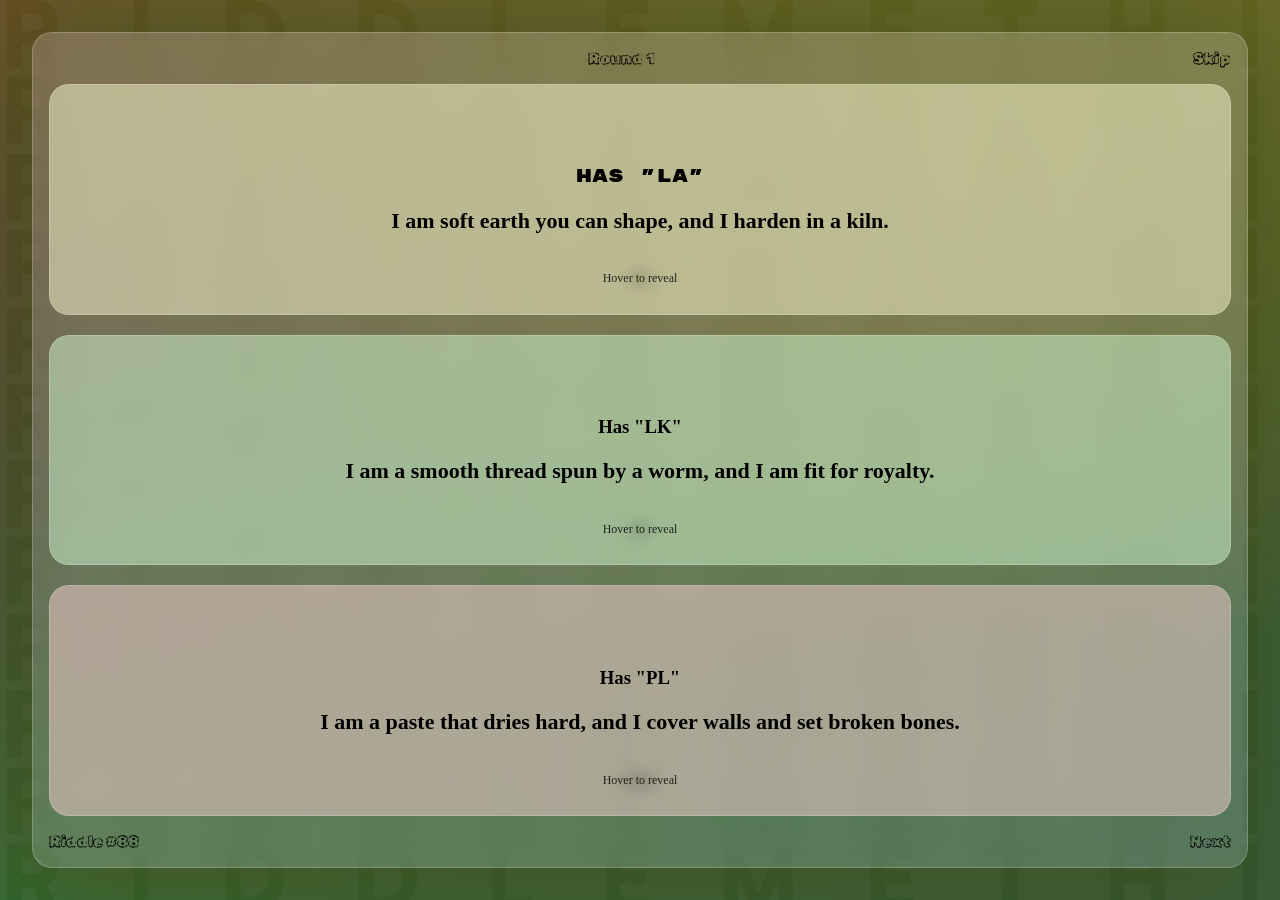
==== index.html @ 9db6c21c "feat(audio): add background music and update font styling" ====
<html lang="en">
    <head>
        <title>Riddle Me This</title>
        <meta charset="UTF-8" />
        <meta name="viewport" content="width=device-width, initial-scale=1.0" />
        <link
            rel="stylesheet"
            href="https://cdnjs.cloudflare.com/ajax/libs/animate.css/4.1.1/animate.min.css"
        />
        <link rel="stylesheet" href="./index.css" />
        <meta name="description" content="A riddle game" />

        <!-- Open Graph -->
        <meta property="og:type" content="website" />
        <meta
            property="og:url"
            content="https://mik1337.github.io/riddle-me-this/"
        />
        <meta property="og:site_name" content="Riddle Me This" />
        <meta property="og:title" content="Riddle Me This" />
        <meta property="og:description" content="A riddle game" />
        <meta
            property="og:image"
            content="https://mik1337.github.io/riddle-me-this/og_square.png"
        />
        <meta property="og:image:type" content="image/png" />
        <meta property="og:image:width" content="1200" />
        <meta property="og:image:height" content="1200" />
        <meta property="og:image:alt" content="Riddle Me This cover art" />

        <!-- Twitter / X (square image) -->
        <meta name="twitter:card" content="summary" />
        <meta name="twitter:title" content="Riddle Me This" />
        <meta name="twitter:description" content="A riddle game" />
        <meta
            name="twitter:image"
            content="https://mik1337.github.io/riddle-me-this/og_square.png"
        />
        <meta name="twitter:image:alt" content="Riddle Me This cover art" />
    </head>

    <!-- style="linear-gradient(0deg, #44501B 0%, #44501B 100%), hsl(60deg 71.5557% 99.2037%);"  -->

    <body id="body" class="body bg-gradient">
        <audio id="music" autoplay>
             <source src="./assets/tatamusic-game-game-music-599001.mp3" type="audio/mpeg">
             <!--<source src="./assets/arpmedia-retro-arcade-game-music-577821.mp3" type="audio/mpeg">-->
        </audio>
        <section id="canvas" class="canvas">
            <ul class="info-row font-display">
                <li></li>
                <li id="rounds" class="animate__animated animate__flash">
                    #12
                </li>
                <li id="skip">Skip</li>
            </ul>

            <ul class="que-cards">
                <li
                    id="easy"
                    class="que-card transition ease-in-out animate__animated animate__fadeIn h-full w-full"
                >
                    <h3 id="hint" class="rubik-mono-one-regular">Hint</h3>
                    <h2 id="riddle" class="text-xl tracking-wider">
                        Riddle
                    </h2>
                    <div class="answer-cover">
                        <p id="answer"></p>
                        <p class="cover">Hover to reveal</p>
                    </div>
                </li>
                <li
                    id="normal"
                    class="que-card animate__animated animate__fadeIn relative flex flex-col items-center justify-center h-full w-full"
                >
                    <h3
                        id="hint"
                        class=""
                    >
                        Hint
                    </h3>
                    <h2
                        id="riddle"
                        class=""
                    >
                        Riddle
                    </h2>
                    <div class="answer-cover">
                        <p id="answer"></p>
                        <p class="cover">Hover to reveal</p>
                    </div>
                </li>
                <li
                    id="hard"
                    class="que-card animate__animated animate__fadeIn flex flex-col items-center justify-center h-full w-full"
                >
                    <h3
                        id="hint"
                        class=""
                    >
                        Hint"
                    </h3>
                    <h2
                        id="riddle"
                        class=""
                    >
                        Riddle
                    </h2>
                    <div class="answer-cover">
                        <p id="answer"></p>
                        <p class="cover">Hover to reveal</p>
                    </div>
                </li>
            </ul>

            <ul class="info-row font-display">
                <li id="number" class="animate__animated animate__flash">
                    #12
                </li>
                <li id="skip">Next</li>
            </ul>
        </section>

        <script type="module" src="./index.js"></script>
    </body>
</html>
---- index.css ----
@import url('https://fonts.googleapis.com/css2?family=Rubik+80s+Fade&family=Rubik+Burned&family=Rubik+Mono+One&family=Rubik:ital,wght@0,300..900;1,300..900&display=swap');

* {
	box-sizing: border-box;
	padding: 0;
	margin: 0;
}

/* some util classes */
.flex {
	display: flex;
}

.flex-row {
	flex-direction: row;
}

.flex-column {
	flex-direction: column;
}

.hidden {
	display: none;
}

.w-full {
	width: 100%;
}

.h-full {
	height: 100%;
}

.font-display, .rubik-burned-regular {
  font-family: "Rubik Burned", system-ui;
  font-weight: 400;
  font-style: normal;
}

.rubik-800 {
  font-family: "Rubik", sans-serif;
  font-optical-sizing: auto;
  font-weight: 800;
  font-style: normal;
}

.font-body, .rubik-mono-one-regular {
  font-family: "Rubik Mono One", monospace;
  font-weight: 400;
  font-style: normal;
}

.font-body {
	letter-spacing: 1px;
}

.rubik-80s-fade-regular {
  font-family: "Rubik 80s Fade", system-ui;
  font-weight: 400;
  font-style: normal;
}


/* Custom classes */
.body {
	display: flex;
	flex-direction: column;
	align-items: center;
	padding: 2rem;
	max-width: 100vw;
	overflow-x: hidden;
	height: 100%;
}

.bg-gradient {
	background: url("./bg-gradient.jpg");
	background-repeat: no-repeat;
	background-size: cover;
}

.canvas {
	display: flex;
	flex-direction: column;
	height: 100%;
	width: 100%;
	border-radius: 1.25rem;
	background-color: hsla(0, 0%, 89%, 0.2);
	backdrop-filter: blur(22px);
	border: 0.2px solid rgba(255,255,255,0.2);
	overlay: hidden;
	box-shadow: 0px 4px 100px -7px #44501B;

	padding: 1rem;
	gap: 1rem;
}

.info-row {
	display: flex;
	flex-direction: row;
	justify-content: space-between;
	width: 100%;
	text-align: center;
	list-style: none;
}

.que-cards {
	/* filter: blur(20px); */
	display: flex;
	flex-direction: column;
	height: 100%;
	width: 100%;
	align-items: center;
	justify-content: center;

	gap: 20px;
}

.que-cards li {
	display: flex;
	flex-direction: column;
	justify-content: center;
	align-items: center;
	text-align: center;
}

.que-cards #easy {
	background-color: hsla(60, 80%, 90%, 0.5);
}

.que-cards #normal {
	background-color: hsla(121, 80%, 90%, 0.5);
}

.que-cards #hard {
	background-color: hsla(1, 80%, 90%, 0.5);
}

.que-card {
	display: flex;
	flex-direction: row;
	position: relative;
	border: 1px solid rgba(255,255,255,0.2);
	border-radius: 1.25rem;
	gap: 20px;
	padding-inline: 8px;
}

.que-card #riddle {
	font-size: 11px;

	@media (min-width:  1024px) {
		font-size: 22px;
	}
}

.que-card .answer-cover {
	font-size: 8px;

	@media (min-width:  1024px) {
		font-size: 12px;
	}
}

.que-card #answer,
.que-card .cover {
	width: 100%;
	position: absolute;
	bottom: 10%;
}

.que-card .cover {
	opacity: 0.8;
	transition: all 80ms ease;
}

.que-card #answer {
	filter: blur(8px);
	transition: all 80ms ease;
}

.que-card .answer-cover {
	width: 100%;
	position: absolute;
	bottom: 10%;
	height: 20%;

}

.answer-cover:hover #answer {
	filter: blur(0px);
}
.answer-cover:hover .cover {
  opacity: 0;
  pointer-events: none;
}
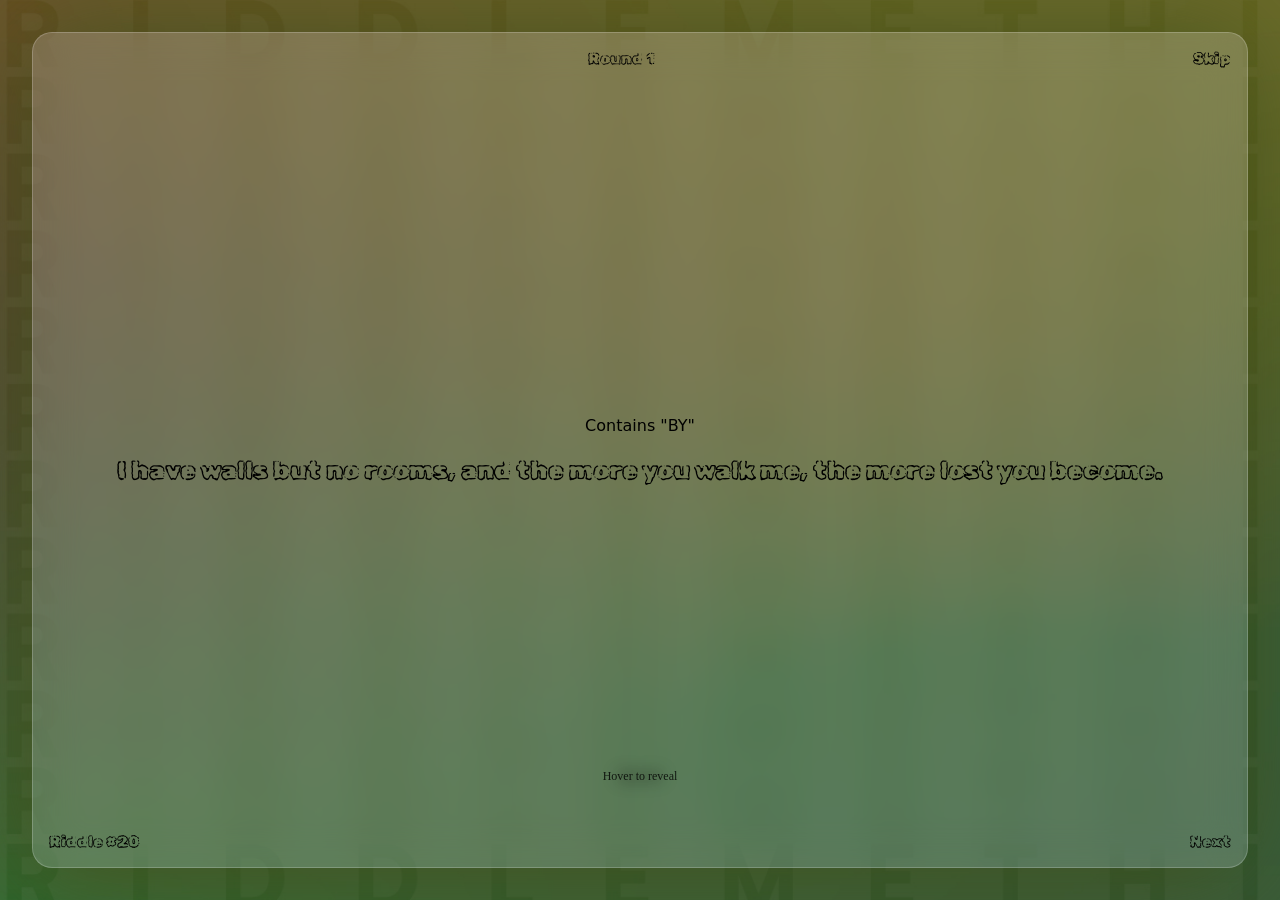
==== commit f1d91c77: "refactor(ui): consolidate difficulty cards into single random riddle display" ====
--- a/index.html
+++ b/index.html
@@ -1,3 +1,4 @@
+<!DOCTYPE html>
 <html lang="en">
     <head>
         <title>Riddle Me This</title>
@@ -42,7 +43,7 @@
     <!-- style="linear-gradient(0deg, #44501B 0%, #44501B 100%), hsl(60deg 71.5557% 99.2037%);"  -->
 
     <body id="body" class="body bg-gradient">
-        <audio id="music" autoplay>
+        <audio id="music" autoplay loop>
              <source src="./assets/tatamusic-game-game-music-599001.mp3" type="audio/mpeg">
              <!--<source src="./assets/arpmedia-retro-arcade-game-music-577821.mp3" type="audio/mpeg">-->
         </audio>
@@ -55,63 +56,16 @@
                 <li id="skip">Skip</li>
             </ul>
 
-            <ul class="que-cards">
-                <li
-                    id="easy"
-                    class="que-card transition ease-in-out animate__animated animate__fadeIn h-full w-full"
-                >
-                    <h3 id="hint" class="rubik-mono-one-regular">Hint</h3>
-                    <h2 id="riddle" class="text-xl tracking-wider">
-                        Riddle
-                    </h2>
-                    <div class="answer-cover">
-                        <p id="answer"></p>
-                        <p class="cover">Hover to reveal</p>
-                    </div>
-                </li>
-                <li
-                    id="normal"
-                    class="que-card animate__animated animate__fadeIn relative flex flex-col items-center justify-center h-full w-full"
-                >
-                    <h3
-                        id="hint"
-                        class=""
-                    >
-                        Hint
-                    </h3>
-                    <h2
-                        id="riddle"
-                        class=""
-                    >
-                        Riddle
-                    </h2>
-                    <div class="answer-cover">
-                        <p id="answer"></p>
-                        <p class="cover">Hover to reveal</p>
-                    </div>
-                </li>
-                <li
-                    id="hard"
-                    class="que-card animate__animated animate__fadeIn flex flex-col items-center justify-center h-full w-full"
-                >
-                    <h3
-                        id="hint"
-                        class=""
-                    >
-                        Hint"
-                    </h3>
-                    <h2
-                        id="riddle"
-                        class=""
-                    >
-                        Riddle
-                    </h2>
-                    <div class="answer-cover">
-                        <p id="answer"></p>
-                        <p class="cover">Hover to reveal</p>
-                    </div>
-                </li>
-            </ul>
+            <div id="game">
+                <p id="hint" class="font-80s-fade">Hint</p>
+                <p id="riddle" class="font-display">
+                    RIDDLE
+                </p>
+                <div class="answer-cover">
+                    <p id="answer"></p>
+                    <p class="cover"></p>
+                </div>
+            </div>
 
             <ul class="info-row font-display">
                 <li id="number" class="animate__animated animate__flash">
--- a/index.css
+++ b/index.css
@@ -15,7 +15,7 @@
 	flex-direction: row;
 }
 
-.flex-column {
+.flex-col {
 	flex-direction: column;
 }
 
@@ -54,7 +54,7 @@
 	letter-spacing: 1px;
 }
 
-.rubik-80s-fade-regular {
+.font-80s-fade, .rubik-80s-fade-regular {
   font-family: "Rubik 80s Fade", system-ui;
   font-weight: 400;
   font-style: normal;
@@ -69,7 +69,7 @@
 	padding: 2rem;
 	max-width: 100vw;
 	overflow-x: hidden;
-	height: 100%;
+	height: 100vh;
 }
 
 .bg-gradient {
@@ -103,91 +103,80 @@
 	list-style: none;
 }
 
-.que-cards {
-	/* filter: blur(20px); */
+#game {
 	display: flex;
 	flex-direction: column;
 	height: 100%;
 	width: 100%;
 	align-items: center;
 	justify-content: center;
-
+	/*border: 1px solid rebeccapurple;*/
 	gap: 20px;
 }
 
-.que-cards li {
-	display: flex;
-	flex-direction: column;
-	justify-content: center;
-	align-items: center;
-	text-align: center;
-}
-
-.que-cards #easy {
+#game .easy {
 	background-color: hsla(60, 80%, 90%, 0.5);
 }
 
-.que-cards #normal {
+#game .normal {
 	background-color: hsla(121, 80%, 90%, 0.5);
 }
 
-.que-cards #hard {
+#game .hard {
 	background-color: hsla(1, 80%, 90%, 0.5);
 }
 
-.que-card {
-	display: flex;
-	flex-direction: row;
-	position: relative;
-	border: 1px solid rgba(255,255,255,0.2);
-	border-radius: 1.25rem;
-	gap: 20px;
-	padding-inline: 8px;
-}
-
-.que-card #riddle {
-	font-size: 11px;
+#riddle {
+    text-align: center;
+    text-wrap: balance;
+	font-size: 5vw;
 
 	@media (min-width:  1024px) {
-		font-size: 22px;
+		font-size: 2vw;
 	}
 }
 
-.que-card .answer-cover {
+#answer, .cover {
+	width: 100%;
+	position: absolute;
+	bottom: 10%;
+}
+
+.cover {
+	opacity: 0.8;
+	transition: all 80ms ease;
+	&::after {
+	    content: "Tap to reveal";
+	}
+	@media (min-width:  1024px) {
+    	&::after {
+    	    content: "Hover to reveal";
+    	}
+	}
+}
+
+#answer {
+	filter: blur(8px);
+	transition: all 80ms ease;
+}
+
+.answer-cover {
+	width: 100%;
+	position: absolute;
+	bottom: 10%;
+	/*height: 50%;*/
+	text-align: center;
 	font-size: 8px;
-
 	@media (min-width:  1024px) {
 		font-size: 12px;
 	}
 }
 
-.que-card #answer,
-.que-card .cover {
-	width: 100%;
-	position: absolute;
-	bottom: 10%;
-}
-
-.que-card .cover {
-	opacity: 0.8;
-	transition: all 80ms ease;
-}
-
-.que-card #answer {
-	filter: blur(8px);
-	transition: all 80ms ease;
-}
-
-.que-card .answer-cover {
-	width: 100%;
-	position: absolute;
-	bottom: 10%;
-	height: 20%;
-
-}
-
 .answer-cover:hover #answer {
 	filter: blur(0px);
+	cursor: none;
+
+
 }
 .answer-cover:hover .cover {
   opacity: 0;
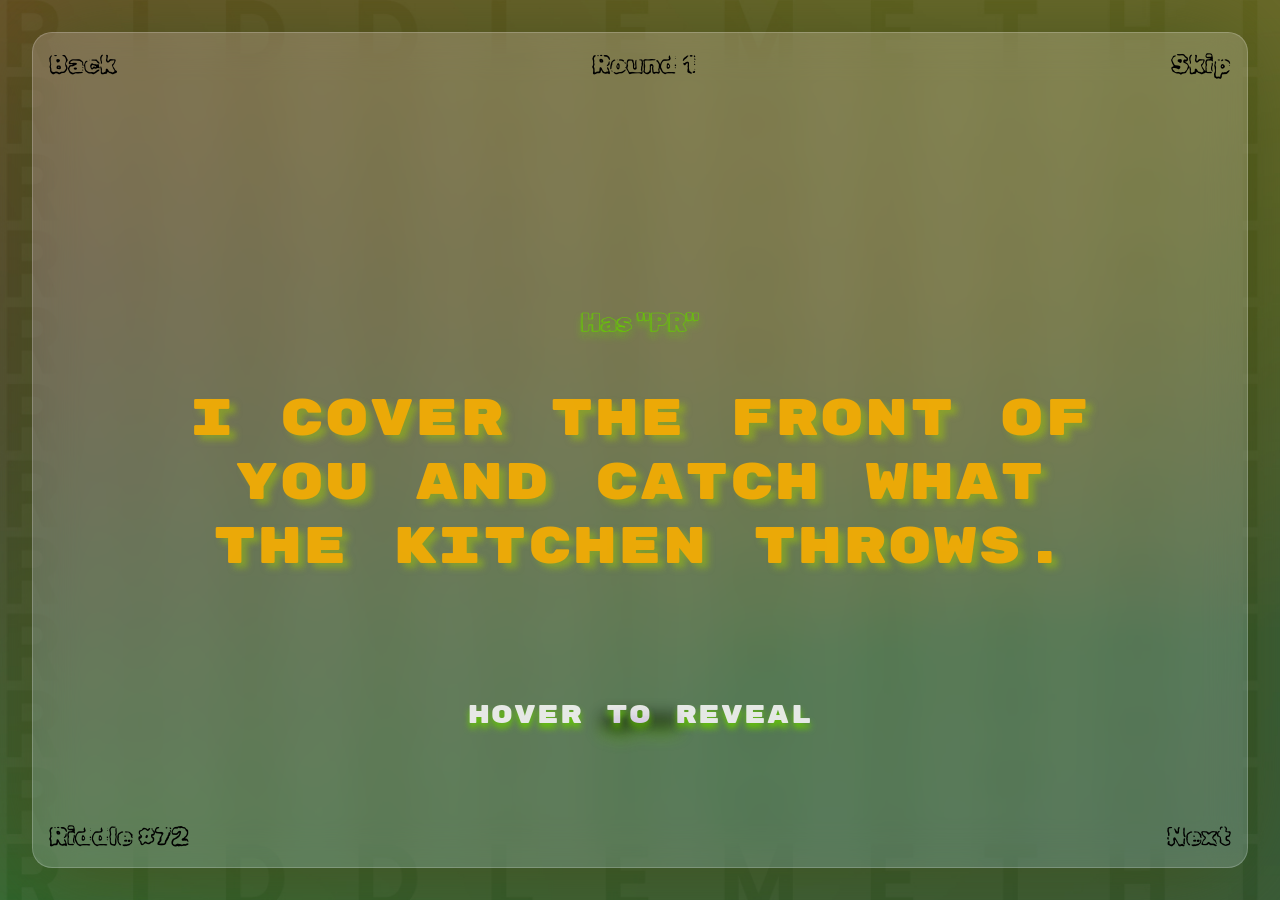
==== commit 5f3df0c3: "feat(ui): restyle game interface and add back navigation" ====
--- a/index.html
+++ b/index.html
@@ -48,31 +48,31 @@
              <!--<source src="./assets/arpmedia-retro-arcade-game-music-577821.mp3" type="audio/mpeg">-->
         </audio>
         <section id="canvas" class="canvas">
-            <ul class="info-row font-display">
-                <li></li>
-                <li id="rounds" class="animate__animated animate__flash">
+            <div class="info-row font-display">
+                <p id="back" class="">Back</p>
+                <p id="rounds" class="animate__animated animate__flash">
                     #12
-                </li>
-                <li id="skip">Skip</li>
-            </ul>
+                </p>
+                <p id="skip" class="">Skip</p>
+            </div>
 
-            <div id="game">
-                <p id="hint" class="font-80s-fade">Hint</p>
-                <p id="riddle" class="font-display">
+            <div id="game" class="animate__animated animate__backInDown">
+                <p id="hint" class="rubik-doodle-shadow-regular">Hint</p>
+                <p id="riddle" class="font-body">
                     RIDDLE
                 </p>
-                <div class="answer-cover">
-                    <p id="answer"></p>
-                    <p class="cover"></p>
+                <div class="answer-cover ">
+                    <p id="answer" class="font-normal"></p>
+                    <p class="cover font-body"></p>
                 </div>
             </div>
 
-            <ul class="info-row font-display">
-                <li id="number" class="animate__animated animate__flash">
+            <div class="info-row font-display">
+                <p id="number" class="animate__animated animate__flash">
                     #12
-                </li>
-                <li id="skip">Next</li>
-            </ul>
+                </p>
+                <p id="skip">Next</p>
+            </div>
         </section>
 
         <script type="module" src="./index.js"></script>
--- a/index.css
+++ b/index.css
@@ -1,4 +1,4 @@
-@import url('https://fonts.googleapis.com/css2?family=Rubik+80s+Fade&family=Rubik+Burned&family=Rubik+Mono+One&family=Rubik:ital,wght@0,300..900;1,300..900&display=swap');
+@import url('https://fonts.googleapis.com/css2?family=Rubik+80s+Fade&family=Rubik+Burned&family=Rubik+Doodle+Shadow&family=Rubik+Mono+One&family=Rubik:ital,wght@0,300..900;1,300..900&display=swap');
 
 * {
 	box-sizing: border-box;
@@ -6,6 +6,26 @@
 	margin: 0;
 }
 
+:root {
+    --design-width: 390;
+    --max-width: 650;
+    --max-width-desktop: 1440;
+}
+
+/*@function toVw($px) {
+  @if $px >= 0 {
+    @return min(
+      calc(#{$px} / var(--design-width) * 100vw),
+      calc(#{$px} / var(--design-width) * var(--max-width) * 1px)
+    );
+  } @else {
+    @return max(
+      calc(#{$px} / var(--design-width) * 100vw),
+      calc(#{$px} / var(--design-width) * var(--max-width) * 1px)
+    );
+  }
+}*/
+
 /* some util classes */
 .flex {
 	display: flex;
@@ -31,13 +51,23 @@
 	height: 100%;
 }
 
+/* fonts */
+
 .font-display, .rubik-burned-regular {
   font-family: "Rubik Burned", system-ui;
   font-weight: 400;
   font-style: normal;
 }
 
-.rubik-800 {
+.font-display {
+    font-size: 4vw;
+
+    @media (min-width:  1024px) {
+		font-size: 2vw;
+	}
+}
+
+.font-normal, .rubik-800 {
   font-family: "Rubik", sans-serif;
   font-optical-sizing: auto;
   font-weight: 800;
@@ -51,7 +81,10 @@
 }
 
 .font-body {
-	letter-spacing: 1px;
+    opacity: 0.9;
+
+    mix-blend-mode: difference;
+    letter-spacing: 1px;
 }
 
 .font-80s-fade, .rubik-80s-fade-regular {
@@ -60,6 +93,11 @@
   font-style: normal;
 }
 
+.rubik-doodle-shadow-regular {
+  font-family: "Rubik Doodle Shadow", system-ui;
+  font-weight: 400;
+  font-style: normal;
+}
 
 /* Custom classes */
 .body {
@@ -73,7 +111,7 @@
 }
 
 .bg-gradient {
-	background: url("./bg-gradient.jpg");
+	background: url("./assets/bg-gradient.jpg");
 	background-repeat: no-repeat;
 	background-size: cover;
 }
@@ -102,6 +140,9 @@
 	text-align: center;
 	list-style: none;
 }
+.info-row > p {
+   	cursor: pointer;
+}
 
 #game {
 	display: flex;
@@ -111,7 +152,8 @@
 	align-items: center;
 	justify-content: center;
 	/*border: 1px solid rebeccapurple;*/
-	gap: 20px;
+	gap: 5vw;
+
 }
 
 #game .easy {
@@ -124,33 +166,63 @@
 
 #game .hard {
 	background-color: hsla(1, 80%, 90%, 0.5);
+}
+
+#hint {
+    text-align: center;
+    text-wrap: balance;
+	font-size: 4vw;
+	color: hsla(90, 100%, 40%, 1);
+
+	text-shadow: 0vw 0.4vw 0.5vw hsla(90, 100%, 40%, 1);
+	letter-spacing: 2%;
+	mix-blend-mode: overlay;
+	/*padding-inline: 2vw;*/
+
+	@media (min-width:  1024px) {
+    	text-shadow: 0vw 0.4vw 0.5vw hsla(90, 100%, 40%, 1);
+		font-size: 2vw;
+		line-height: 1px;
+	}
 }
 
 #riddle {
     text-align: center;
     text-wrap: balance;
 	font-size: 5vw;
-
-	@media (min-width:  1024px) {
-		font-size: 2vw;
-	}
-}
-
-#answer, .cover {
-	width: 100%;
+	color: hsla(42, 100%, 49%, 1);
+
+
+	text-shadow: 2vw 2vw 2vw hsla(73, 100%, 40%, 0.5);
+	padding-inline: 2vw;
+	@media (min-width:  1024px) {
+    	text-shadow: 0.5vw 0.4vw 0.5vw hsla(73, 100%, 40%, 0.5);
+		font-size: 4vw;
+	}
+}
+
+.cover {
+   	width: 100%;
 	position: absolute;
 	bottom: 10%;
-}
-
-.cover {
-	opacity: 0.8;
+
+	opacity: 0.9;
 	transition: all 80ms ease;
+
+	font-size: 4vw;
+
 	&::after {
 	    content: "Tap to reveal";
-	}
-	@media (min-width:  1024px) {
+        color: whitesmoke;
+       	text-shadow: 0vw 0.4vw 0.5vw hsla(90, 100%, 40%, 1);
+	}
+
+	@media (min-width:  1024px) {
+		font-size: 2vw;
     	&::after {
     	    content: "Hover to reveal";
+            color: whitesmoke;
+           	text-shadow: 0vw 0.4vw 0.5vw hsla(90, 100%, 40%, 1);
     	}
 	}
 }
@@ -158,6 +230,15 @@
 #answer {
 	filter: blur(8px);
 	transition: all 80ms ease;
+	font-size: 4vw;
+
+    color: hsla(0, 0%, 0%, 1);
+    opacity: 0.90;
+   	text-shadow: 0vw 0.4vw 0.5vw hsla(90, 100%, 40%, 1);
+
+	@media (min-width:  1024px) {
+		font-size: 2vw;
+	}
 }
 
 .answer-cover {
@@ -166,18 +247,15 @@
 	bottom: 10%;
 	/*height: 50%;*/
 	text-align: center;
-	font-size: 8px;
-	@media (min-width:  1024px) {
-		font-size: 12px;
-	}
 }
 
 .answer-cover:hover #answer {
 	filter: blur(0px);
 	cursor: none;
-
-
-}
+    color: hsla(0, 100%, 100%, 1);
+    scale: 150%;
+}
+
 .answer-cover:hover .cover {
   opacity: 0;
   pointer-events: none;
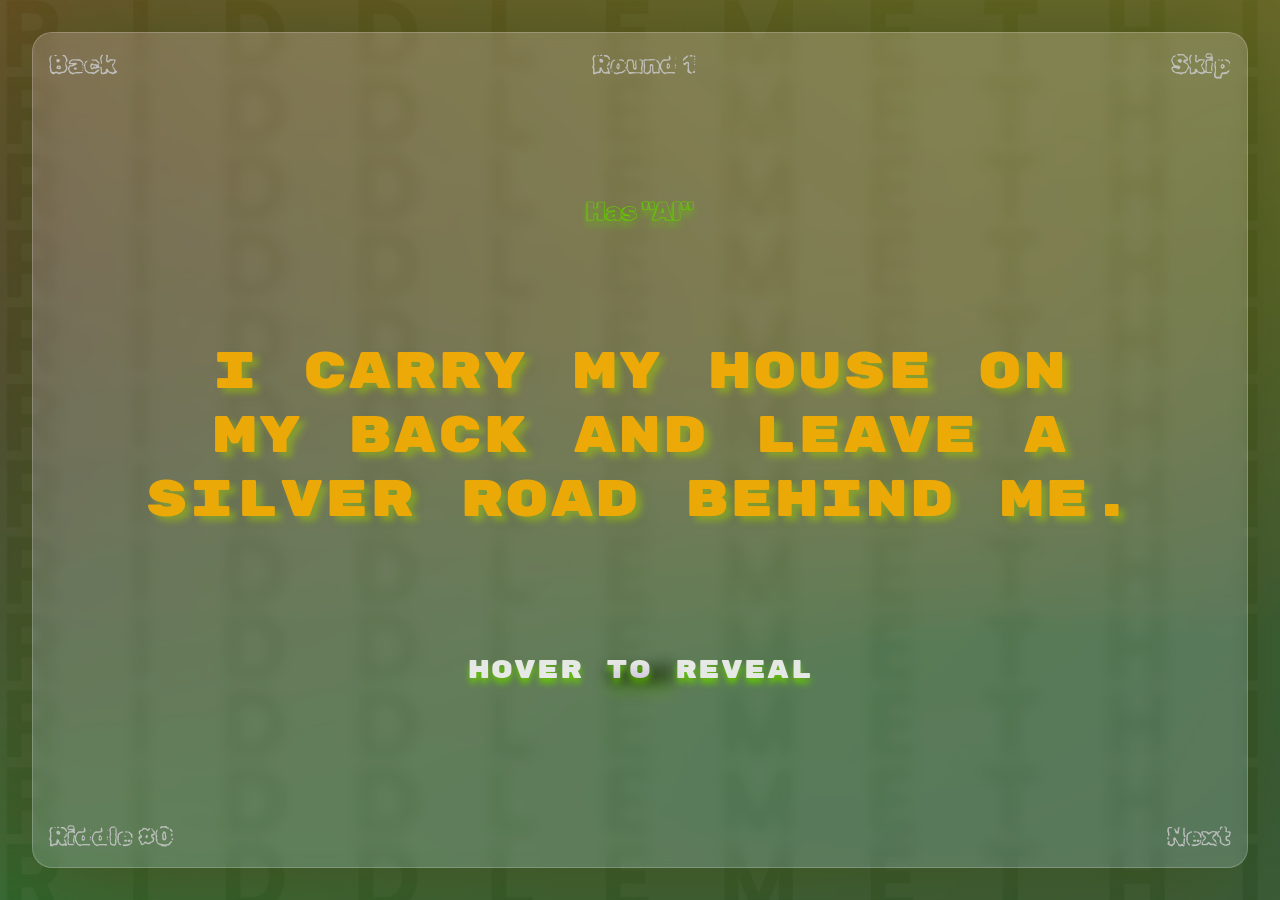
==== commit 0311af69: "fix(riddle): sync riddle state with URL and fix navigation logic" ====
--- a/index.html
+++ b/index.html
@@ -71,7 +71,7 @@
                 <p id="number" class="animate__animated animate__flash">
                     #12
                 </p>
-                <p id="skip">Next</p>
+                <p id="next">Next</p>
             </div>
         </section>
 
--- a/index.css
+++ b/index.css
@@ -61,6 +61,9 @@
 
 .font-display {
     font-size: 4vw;
+    color: whitesmoke;
+    opacity: 0.9;
+    mix-blend-mode: difference;
 
     @media (min-width:  1024px) {
 		font-size: 2vw;
@@ -104,10 +107,14 @@
 	display: flex;
 	flex-direction: column;
 	align-items: center;
-	padding: 2rem;
+	padding: 1rem;
 	max-width: 100vw;
-	overflow-x: hidden;
+	overflow: hidden;
 	height: 100vh;
+
+	@media (min-width:  1024px) {
+    padding: 2rem;
+	}
 }
 
 .bg-gradient {
@@ -123,7 +130,7 @@
 	width: 100%;
 	border-radius: 1.25rem;
 	background-color: hsla(0, 0%, 89%, 0.2);
-	backdrop-filter: blur(22px);
+	backdrop-filter: blur(7px);
 	border: 0.2px solid rgba(255,255,255,0.2);
 	overlay: hidden;
 	box-shadow: 0px 4px 100px -7px #44501B;
@@ -187,8 +194,12 @@
 }
 
 #riddle {
+    display: flex;
+    align-items: center;
+
     text-align: center;
     text-wrap: balance;
+    min-height: 45%;
 	font-size: 5vw;
 	color: hsla(42, 100%, 49%, 1);
 
@@ -243,8 +254,8 @@
 
 .answer-cover {
 	width: 100%;
-	position: absolute;
-	bottom: 10%;
+	position: relative;
+	/*bottom: 10%;*/
 	/*height: 50%;*/
 	text-align: center;
 }
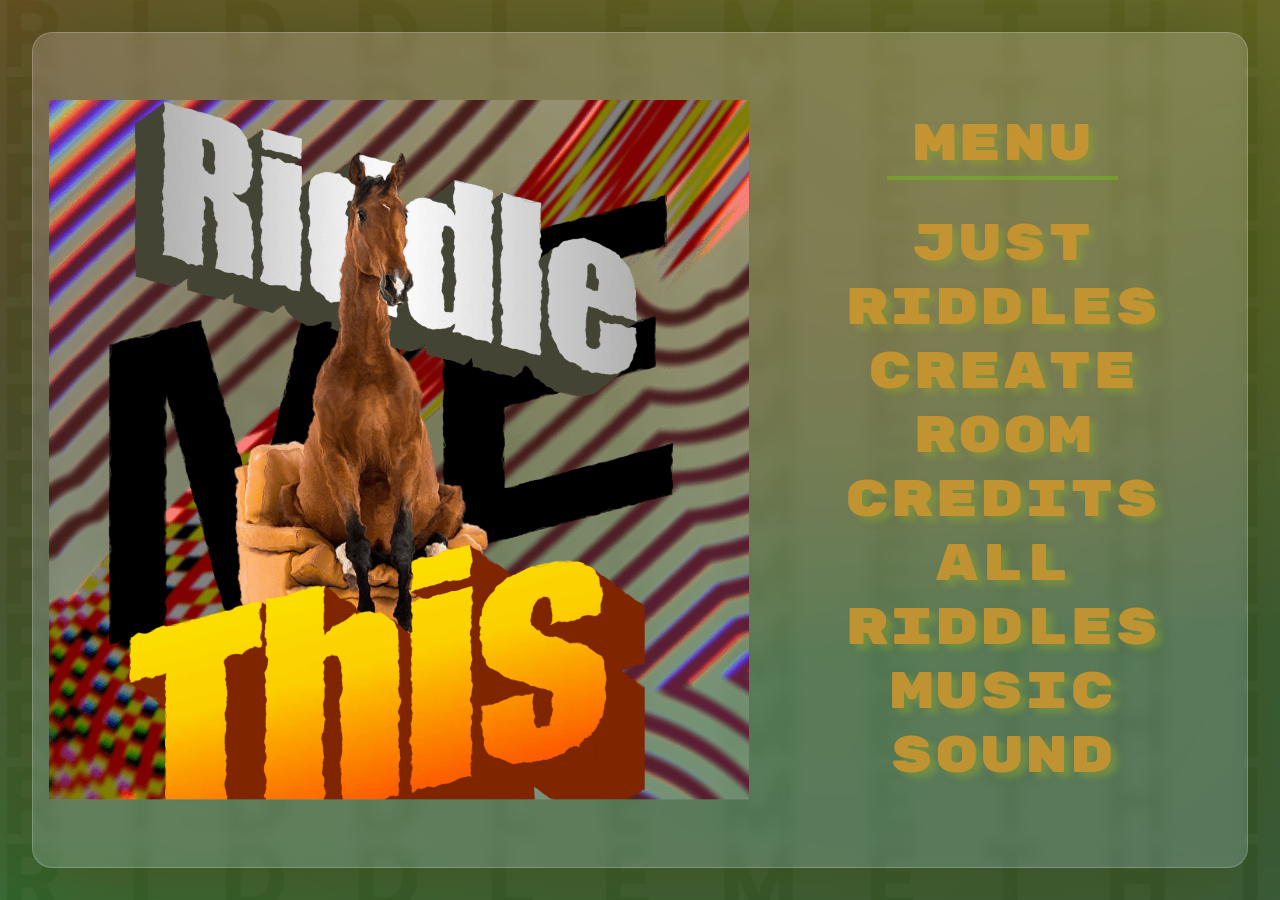
==== commit 91dcdcc4: "feat(menu): add main menu, credits, 404 page, and riddle navigation" ====
--- a/index.html
+++ b/index.html
@@ -44,10 +44,42 @@
 
     <body id="body" class="body bg-gradient">
         <audio id="music" autoplay loop>
-             <source src="./assets/tatamusic-game-game-music-599001.mp3" type="audio/mpeg">
-             <!--<source src="./assets/arpmedia-retro-arcade-game-music-577821.mp3" type="audio/mpeg">-->
+            <!--<source src="./assets/tatamusic-game-game-music-599001.mp3" type="audio/mpeg">-->
+            <source src="./assets/arpmedia-retro-arcade-game-music-577821.mp3" type="audio/mpeg">
+            <!--<source src="./assets/miksmusic.mp3" type="audio/mpeg">-->
         </audio>
-        <section id="canvas" class="canvas">
+        <section id="menu" class="glass-bg">
+            <div class="menu--options-container">
+                <img src="og_square.png" width="700" height="auto" />
+                <div class="menu--items">
+                    <span class="menu--option-container">
+                        <p class="font-body">Menu</p>
+                        <p class="help-text"></p>
+                    </span>
+                    <span class="menu--option-container">
+                        <p class="font-body" id="just-riddles">Just Riddles</p>
+                        <p class="help-text"></p>
+                    </span>
+                    <span class="menu--option-container">
+                        <p class="font-body">Create Room</p>
+                        <p class="help-text"></p>
+                    </span>
+                    <span class="menu--option-container">
+                        <p class="font-body">Credits</p>
+                        <p class="help-text"></p>
+                    </span>
+                    <span class="menu--option-container">
+                        <p class="font-body">All Riddles</p>
+                        <p class="help-text"></p>
+                    </span>
+                    <span class="menu--option-container">
+                        <p class="font-body">Music</p>
+                        <p class="font-body">Sound</p>
+                    </span>
+                </div>
+            </div>
+        </section>
+        <section id="canvas" class="glass-bg">
             <div class="info-row font-display">
                 <p id="back" class="">Back</p>
                 <p id="rounds" class="animate__animated animate__flash">
--- a/index.css
+++ b/index.css
@@ -39,8 +39,12 @@
 	flex-direction: column;
 }
 
+.show {
+    display: un;
+}
+
 .hidden {
-	display: none;
+    display: none !important;
 }
 
 .w-full {
@@ -123,7 +127,7 @@
 	background-size: cover;
 }
 
-.canvas {
+.glass-bg {
 	display: flex;
 	flex-direction: column;
 	height: 100%;
@@ -139,6 +143,47 @@
 	gap: 1rem;
 }
 
+.menu--options-container {
+    display: flex;
+    width: 100%;
+    height: 100%;
+    flex-direction: row;
+    align-items: center;
+    justify-content: center;
+    gap: 2vw;
+}
+
+.menu--items {
+  display: flex;
+  flex-direction: column;
+  align-items: center;
+}
+
+.menu--option-container:first-of-type {
+    border-bottom: 0.25rem solid hsla(90, 100%, 40%, 0.4);
+}
+.menu--option-container:nth-of-type(2) {
+    padding-top: 2rem;
+}
+.menu--option-container:nth-last-of-type(0) {
+    display: none;
+}
+
+.menu--option-container p {
+    text-align: center;
+    text-wrap: balance;
+    min-height: 45%;
+	font-size: 5vw;
+	color: hsla(42, 100%, 49%, 1);
+	text-shadow: 2vw 2vw 2vw hsla(73, 100%, 40%, 0.5);
+	padding-inline: 2vw;
+	@media (min-width:  1024px) {
+      	text-shadow: 0.5vw 0.4vw 0.5vw hsla(73, 100%, 40%, 0.5);
+		font-size: 4vw;
+	}
+}
+
+
 .info-row {
 	display: flex;
 	flex-direction: row;
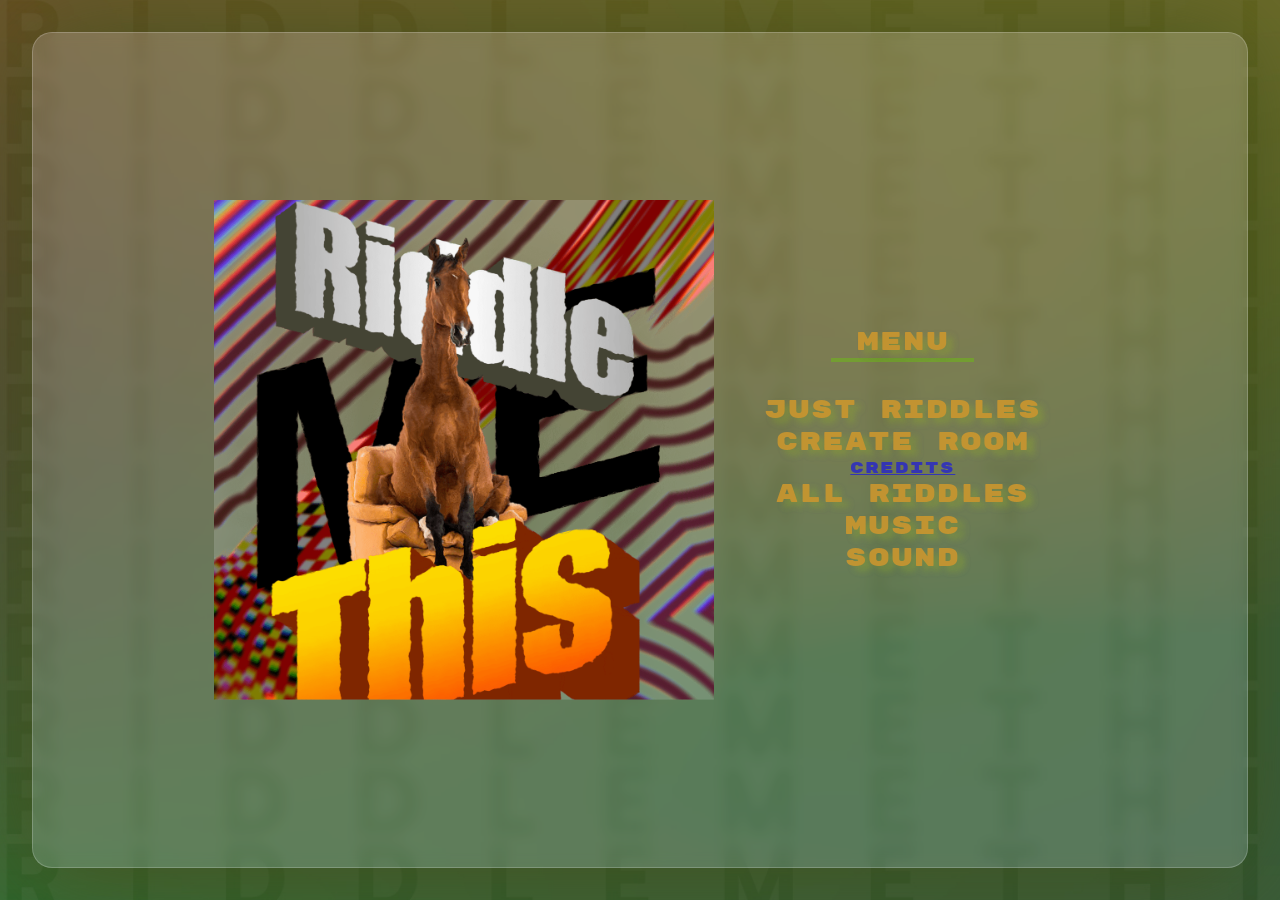
==== commit 92f493de: "style(menu): adjust menu image and font sizes, add credits link" ====
--- a/index.html
+++ b/index.html
@@ -50,7 +50,7 @@
         </audio>
         <section id="menu" class="glass-bg">
             <div class="menu--options-container">
-                <img src="og_square.png" width="700" height="auto" />
+                <img src="og_square.png" class="image" width="500" height="auto" />
                 <div class="menu--items">
                     <span class="menu--option-container">
                         <p class="font-body">Menu</p>
@@ -65,14 +65,14 @@
                         <p class="help-text"></p>
                     </span>
                     <span class="menu--option-container">
-                        <p class="font-body">Credits</p>
+                        <a href="/credits.html" class="font-body">Credits</a>
                         <p class="help-text"></p>
                     </span>
                     <span class="menu--option-container">
                         <p class="font-body">All Riddles</p>
                         <p class="help-text"></p>
                     </span>
-                    <span class="menu--option-container">
+                    <span class="menu--option-container flex-col">
                         <p class="font-body">Music</p>
                         <p class="font-body">Sound</p>
                     </span>
@@ -89,7 +89,7 @@
             </div>
 
             <div id="game" class="animate__animated animate__backInDown">
-                <p id="hint" class="rubik-doodle-shadow-regular">Hint</p>
+                <p id="hint" class="rubik-doodle-shadow-regular wobble">Hint</p>
                 <p id="riddle" class="font-body">
                     RIDDLE
                 </p>
--- a/index.css
+++ b/index.css
@@ -169,6 +169,11 @@
     display: none;
 }
 
+.menu--option-container .image {
+    width: 2vw;
+    display: none;
+}
+
 .menu--option-container p {
     text-align: center;
     text-wrap: balance;
@@ -179,10 +184,9 @@
 	padding-inline: 2vw;
 	@media (min-width:  1024px) {
       	text-shadow: 0.5vw 0.4vw 0.5vw hsla(73, 100%, 40%, 0.5);
-		font-size: 4vw;
-	}
-}
-
+		font-size: 2vw;
+	}
+}
 
 .info-row {
 	display: flex;
@@ -208,32 +212,28 @@
 
 }
 
-#game .easy {
-	background-color: hsla(60, 80%, 90%, 0.5);
-}
-
-#game .normal {
-	background-color: hsla(121, 80%, 90%, 0.5);
-}
-
-#game .hard {
-	background-color: hsla(1, 80%, 90%, 0.5);
+.easy {
+    color: hsla(90, 100%, 40%, 1);
+}
+
+.normal {
+    color: hsla(45, 100%, 40%, 1);
+}
+
+.hard {
+	color: hsla(9, 100%, 40%, 1);
 }
 
 #hint {
     text-align: center;
     text-wrap: balance;
 	font-size: 4vw;
-	color: hsla(90, 100%, 40%, 1);
-
-	text-shadow: 0vw 0.4vw 0.5vw hsla(90, 100%, 40%, 1);
+
 	letter-spacing: 2%;
 	mix-blend-mode: overlay;
-	/*padding-inline: 2vw;*/
-
-	@media (min-width:  1024px) {
-    	text-shadow: 0vw 0.4vw 0.5vw hsla(90, 100%, 40%, 1);
-		font-size: 2vw;
+
+	@media (min-width:  1024px) {
+		font-size: 3vw;
 		line-height: 1px;
 	}
 }
@@ -316,3 +316,26 @@
   opacity: 0;
   pointer-events: none;
 }
+
+/* wobble text */
+
+@keyframes wobb {
+  0%, 100%   {
+      transform: translateY(0px) translateX(0px)
+  }
+  25%  {
+      transform: translateY(-1px) translateX(0.25px)
+  }
+  75%  {
+      transform: translateY(1px) translateX(0.25px)
+  }
+}
+
+.wobble span {
+  animation-name: wobb;
+  animation-iteration-count: infinite;
+  animation-timing-function: linear;
+  animation-duration: 400ms;
+  display: inline-block;
+  transform: translateY(0px);
+}
